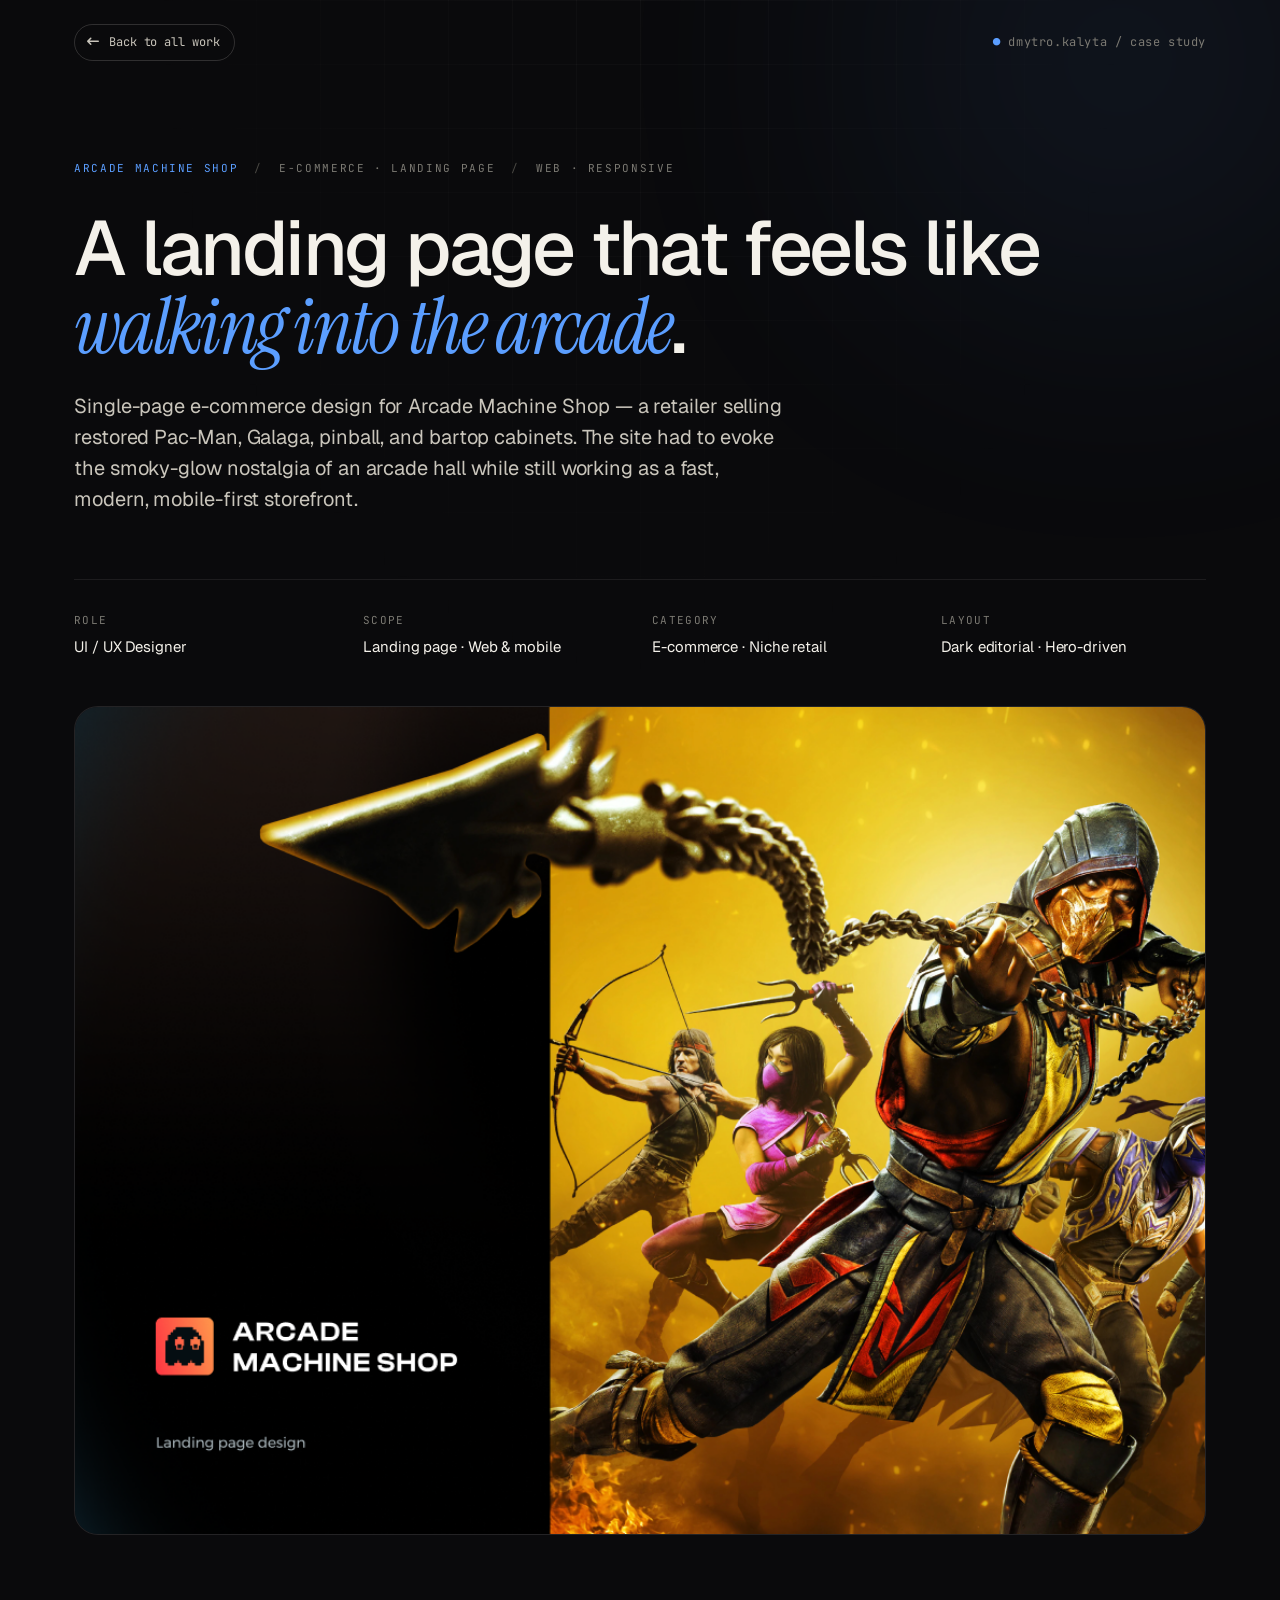
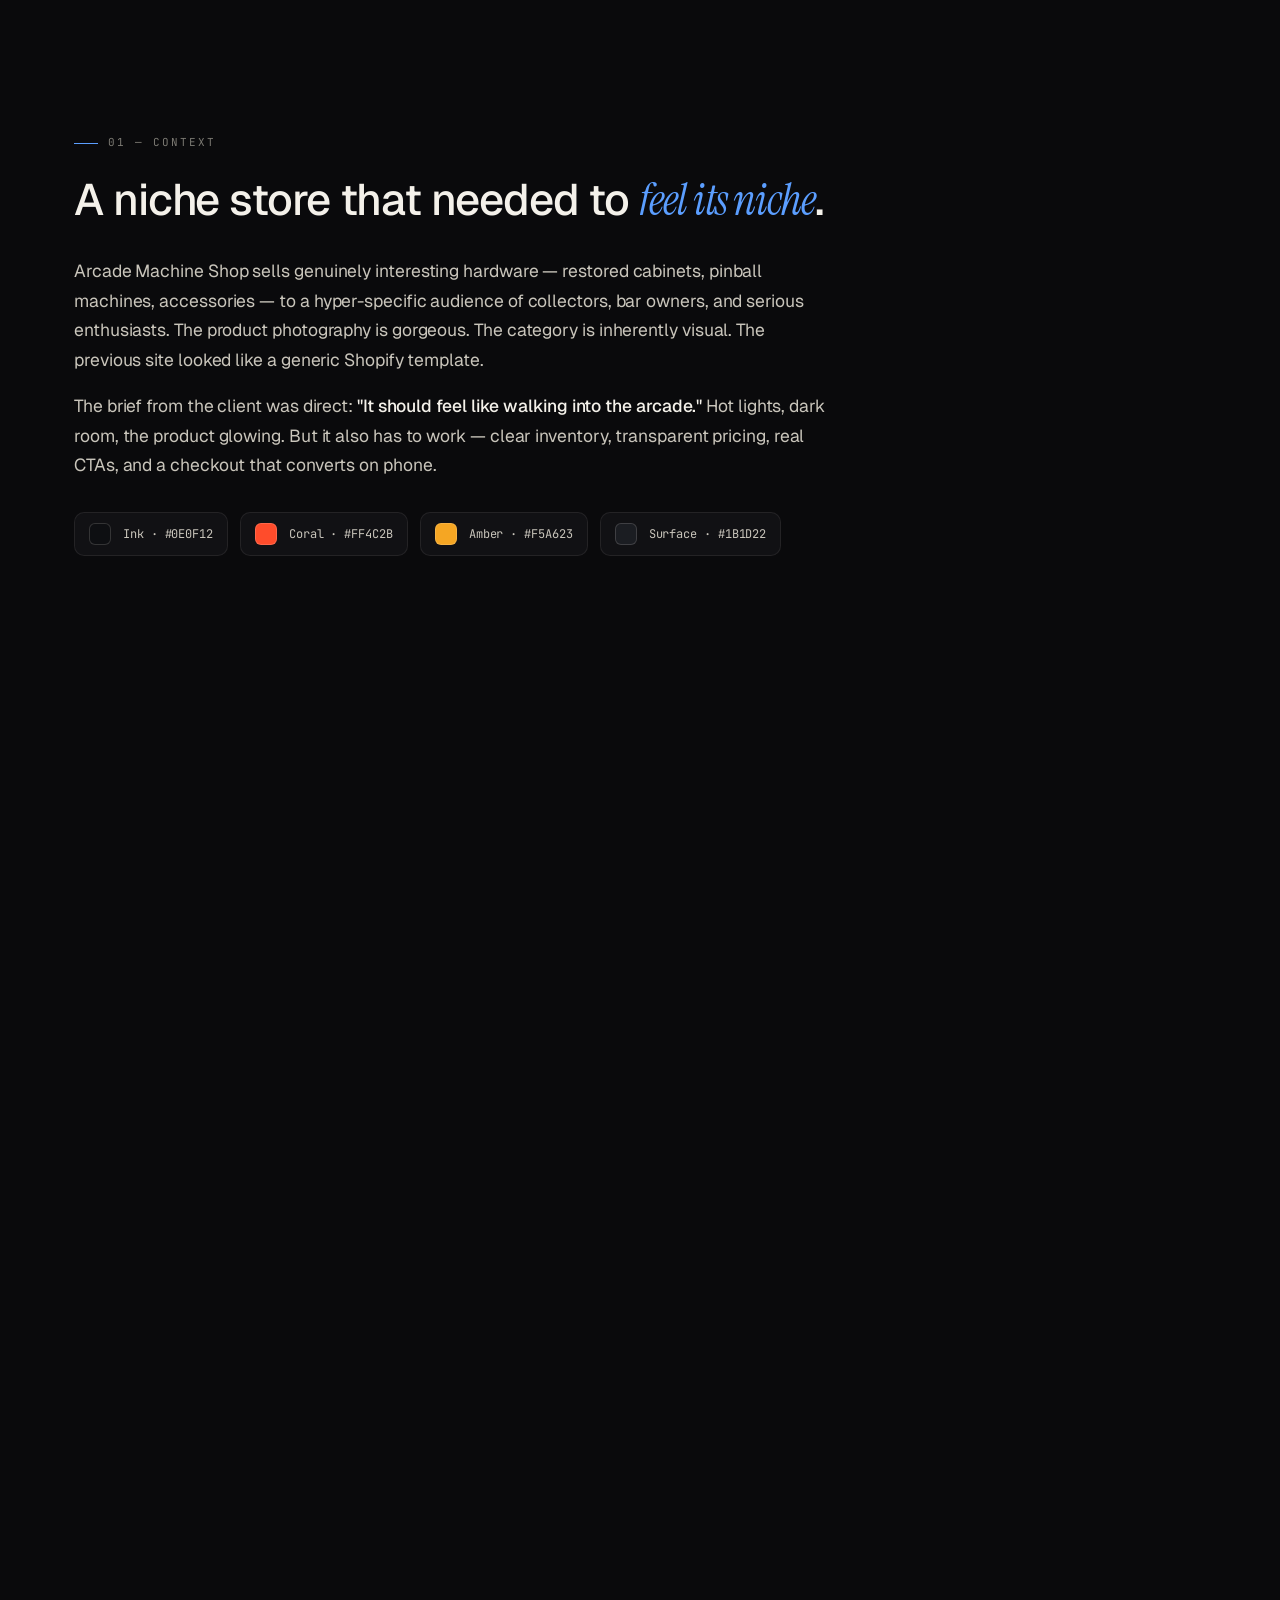
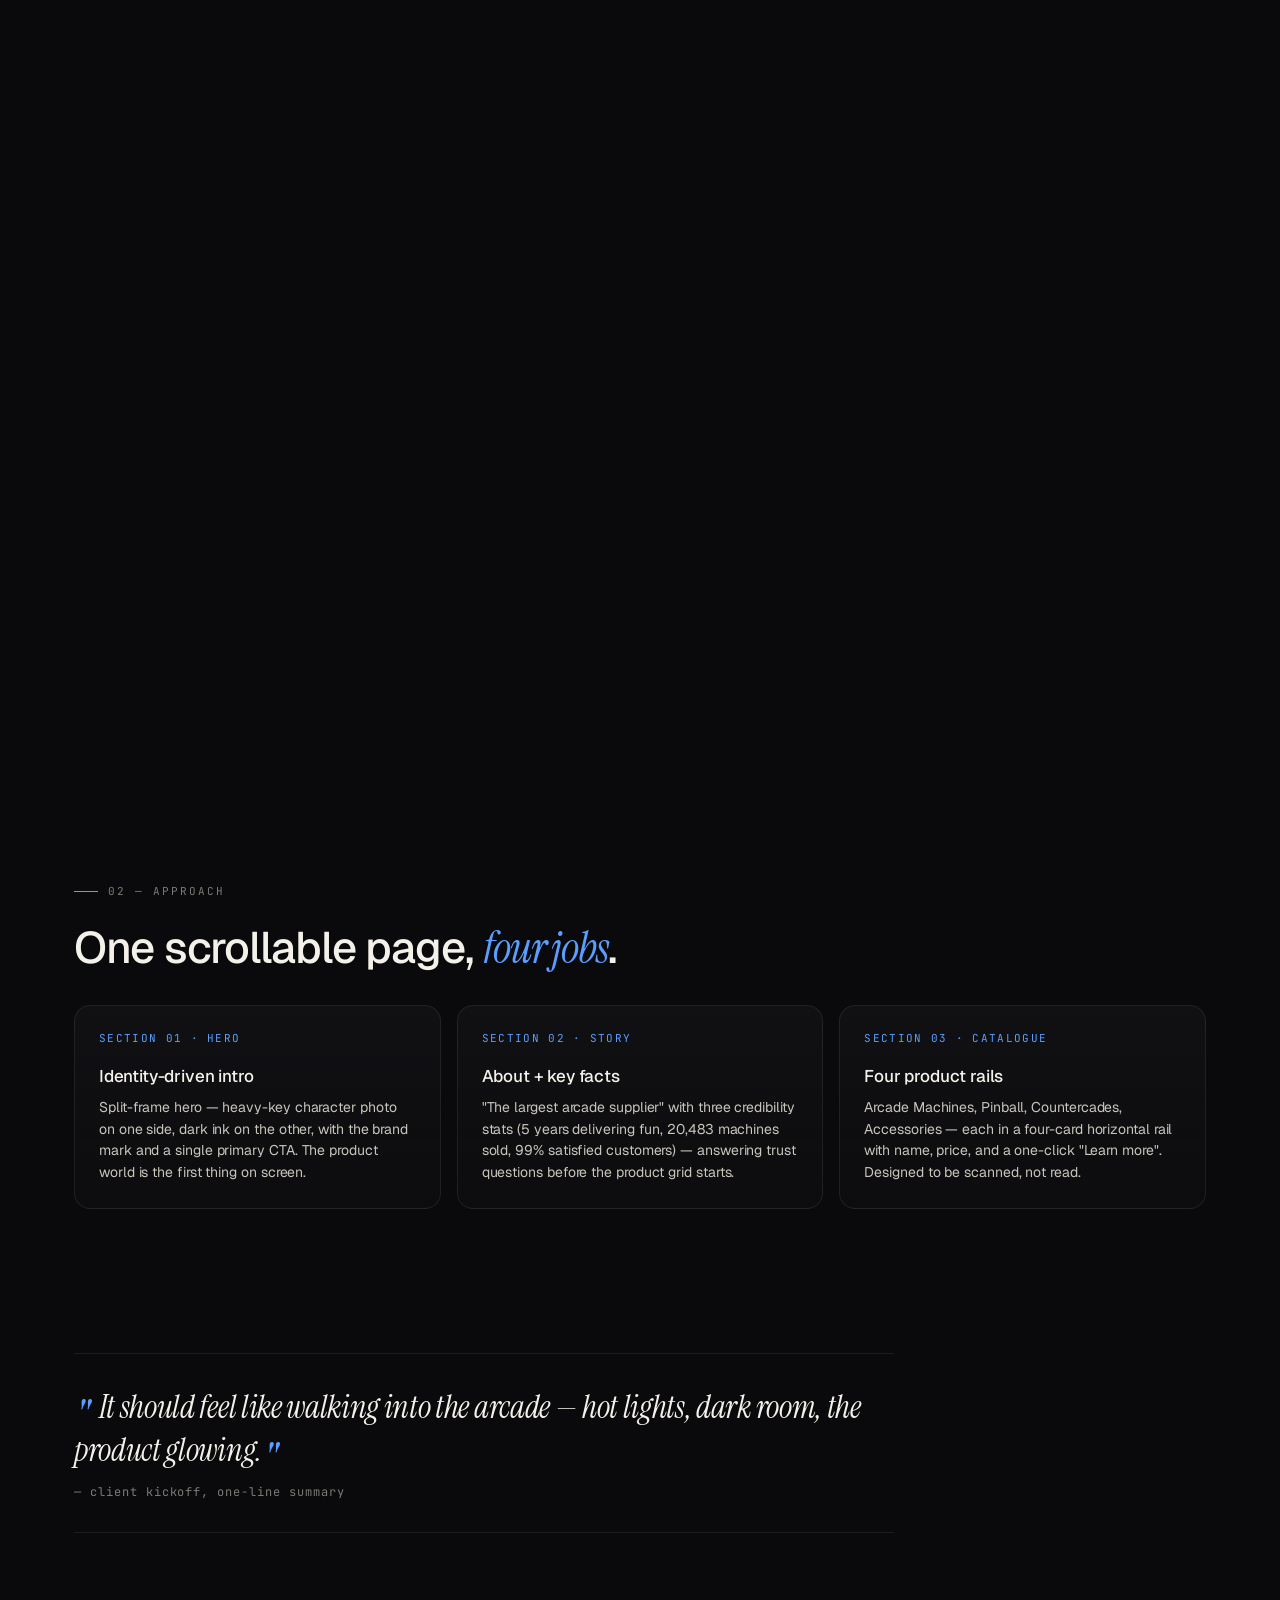
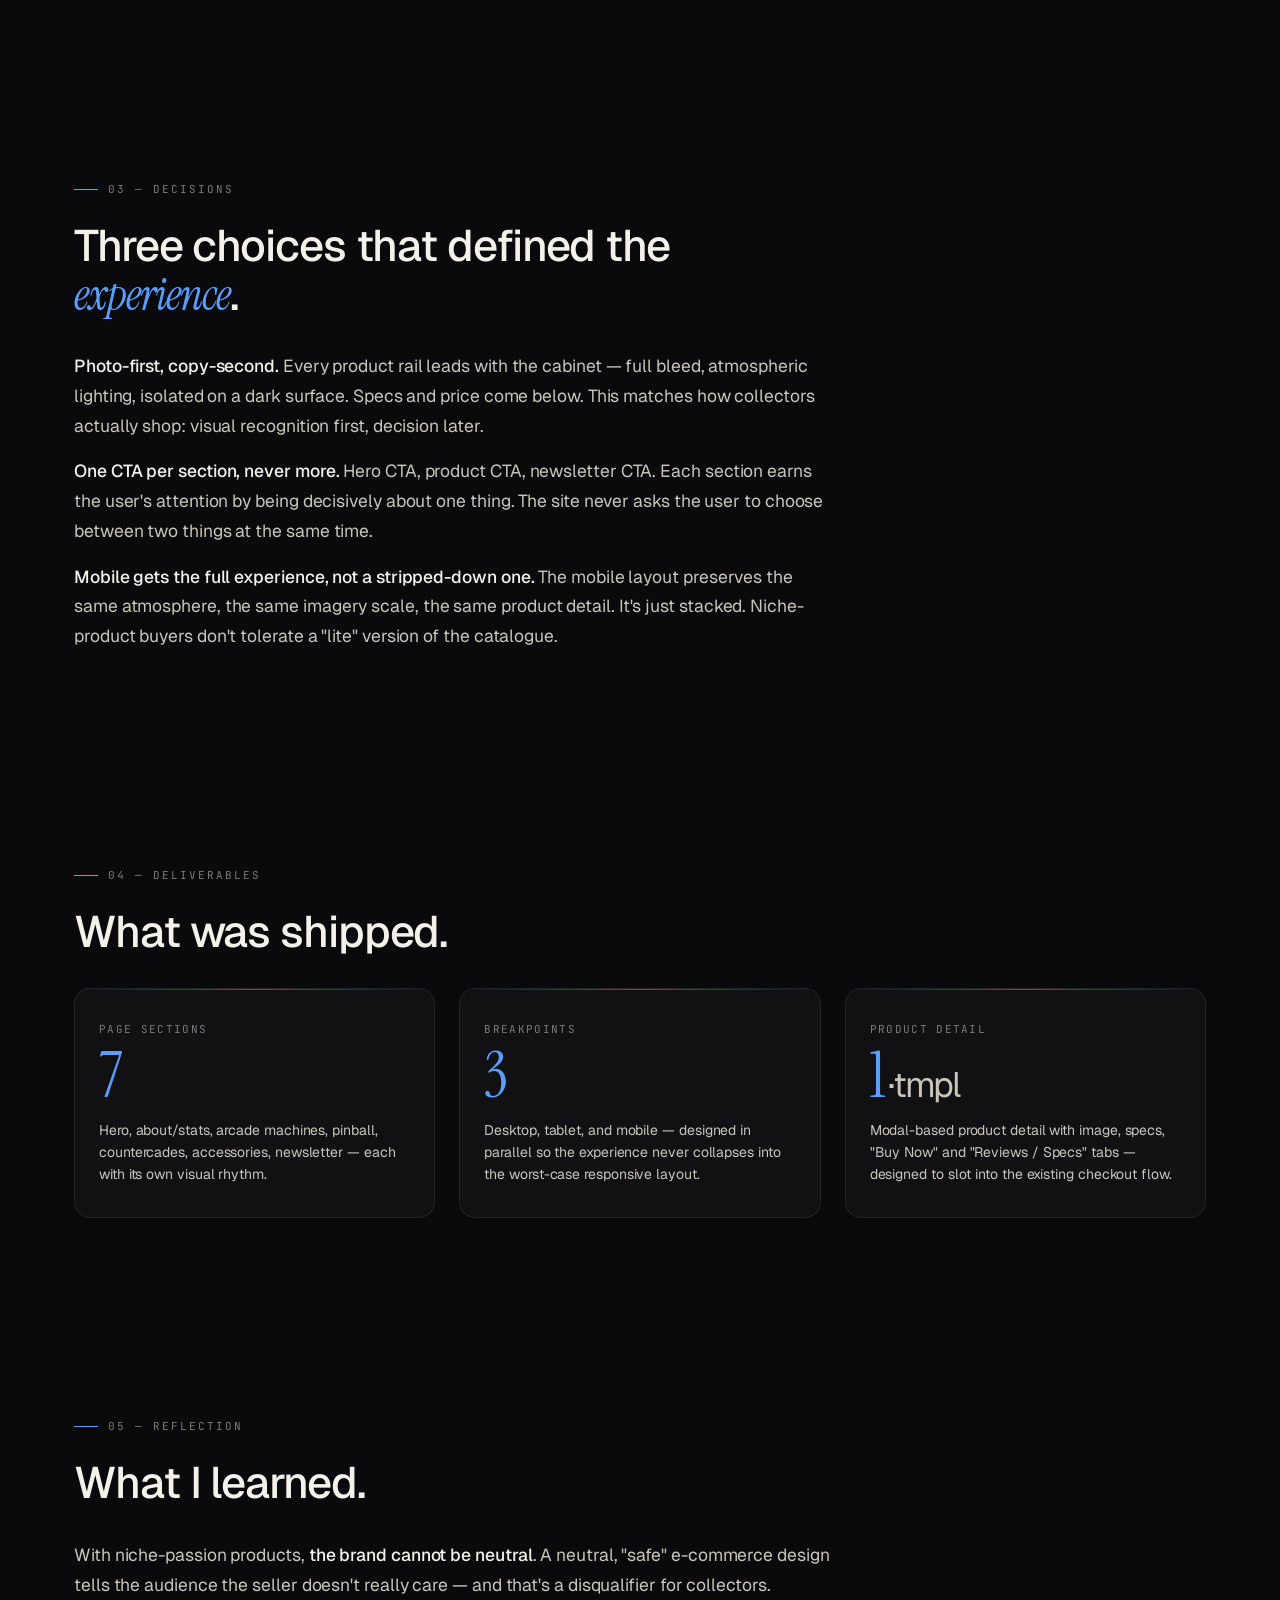
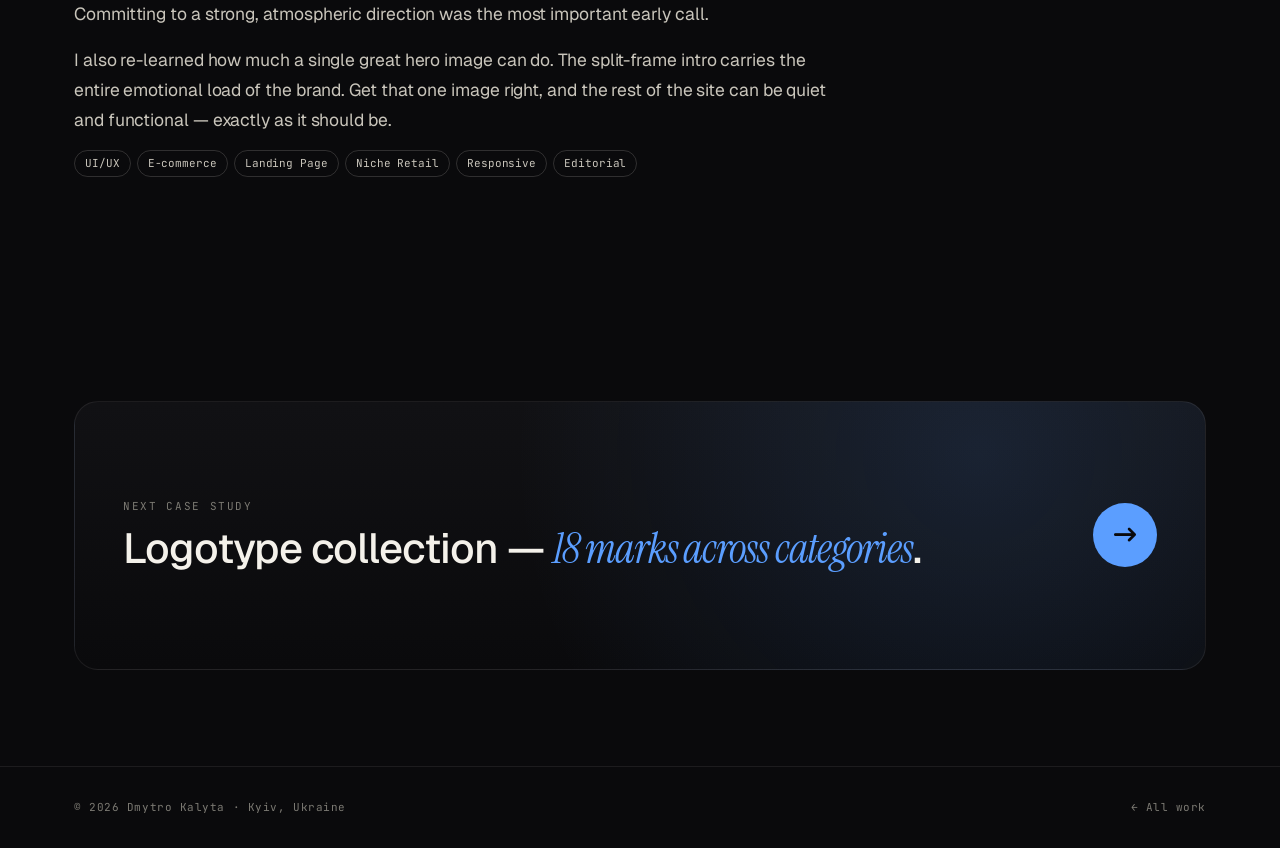
==== projects/arcade.html @ b81eedb7 "Add files via upload" ====
<!DOCTYPE html>
<html lang="en">
<head>
<meta charset="UTF-8" />
<meta name="viewport" content="width=device-width, initial-scale=1.0" />
<title>Arcade Machine Shop — Landing Page · Case Study · Dmytro Kalyta</title>

<link rel="preconnect" href="https://fonts.googleapis.com">
<link rel="preconnect" href="https://fonts.gstatic.com" crossorigin>
<link href="https://fonts.googleapis.com/css2?family=Geist:wght@300;400;500;600;700&family=Instrument+Serif:ital@0;1&family=JetBrains+Mono:wght@400;500&display=swap" rel="stylesheet">
<link rel="stylesheet" href="https://cdnjs.cloudflare.com/ajax/libs/font-awesome/6.5.1/css/all.min.css" integrity="sha512-DTOQO9RWCH3ppGqcWaEA1BIZOC6xxalwEsw9c2QQeAIftl+Vegovlnee1c9QX4TctnWMn13TZye+giMm8e2LwA==" crossorigin="anonymous" referrerpolicy="no-referrer" />
<link rel="stylesheet" href="case-study.css" />
</head>
<body>

<div class="bg-grid" aria-hidden="true"></div>
<div class="bg-orb" aria-hidden="true"></div>

<nav class="nav" id="nav">
  <div class="container nav-inner">
    <a href="../portfolio.html" class="back-link">
      <i class="fa-solid fa-arrow-left-long"></i> Back to all work
    </a>
    <span class="nav-brand"><span class="dot">●</span> dmytro.kalyta / case study</span>
  </div>
</nav>

<header class="case-hero">
  <div class="container">
    <div class="case-meta-top reveal visible">
      <span class="accent">Arcade Machine Shop</span>
      <span class="sep">/</span>
      <span>E-commerce · Landing Page</span>
      <span class="sep">/</span>
      <span>Web · Responsive</span>
    </div>
    <h1 class="case-title reveal visible delay-1">
      A landing page that feels like <em>walking into the arcade</em>.
    </h1>
    <p class="case-summary reveal visible delay-2">
      Single-page e-commerce design for Arcade Machine Shop — a retailer selling restored Pac-Man, Galaga, pinball, and bartop cabinets. The site had to evoke the smoky-glow nostalgia of an arcade hall while still working as a fast, modern, mobile-first storefront.
    </p>

    <div class="case-meta reveal visible delay-3">
      <div class="meta-cell">
        <div class="label">Role</div>
        <div class="val">UI / UX Designer</div>
      </div>
      <div class="meta-cell">
        <div class="label">Scope</div>
        <div class="val">Landing page · Web &amp; mobile</div>
      </div>
      <div class="meta-cell">
        <div class="label">Category</div>
        <div class="val">E-commerce · Niche retail</div>
      </div>
      <div class="meta-cell">
        <div class="label">Layout</div>
        <div class="val">Dark editorial · Hero-driven</div>
      </div>
    </div>

    <div class="case-showcase reveal visible delay-3" style="margin-top: var(--space-7); margin-bottom: 0;">
      <img src="../assets/arcade-thumb.png" alt="Arcade Machine Shop landing — intro hero with Mortal Kombat character" loading="lazy" />
    </div>
  </div>
</header>

<!-- ───── Context ───── -->
<section class="section">
  <div class="container">
    <div class="reveal"><span class="section-num">01 — Context</span></div>
    <h2 class="reveal delay-1">A niche store that needed to <em>feel its niche</em>.</h2>
    <div class="prose reveal delay-2">
      <p>
        Arcade Machine Shop sells genuinely interesting hardware — restored cabinets, pinball machines, accessories — to a hyper-specific audience of collectors, bar owners, and serious enthusiasts. The product photography is gorgeous. The category is inherently visual. The previous site looked like a generic Shopify template.
      </p>
      <p>
        The brief from the client was direct: <strong>"It should feel like walking into the arcade."</strong> Hot lights, dark room, the product glowing. But it also has to work — clear inventory, transparent pricing, real CTAs, and a checkout that converts on phone.
      </p>
    </div>

    <div class="swatches reveal delay-2">
      <div class="swatch"><span class="chip" style="background: #0E0F12;"></span> Ink · #0E0F12</div>
      <div class="swatch"><span class="chip" style="background: #FF4C2B;"></span> Coral · #FF4C2B</div>
      <div class="swatch"><span class="chip" style="background: #F5A623;"></span> Amber · #F5A623</div>
      <div class="swatch"><span class="chip" style="background: #1B1D22;"></span> Surface · #1B1D22</div>
    </div>
  </div>
</section>

<!-- ───── Full layout ───── -->
<section class="section" style="padding-top: 0;">
  <div class="container">
    <div class="case-showcase reveal">
      <img src="../assets/arcade-case.png" alt="Arcade Machine Shop landing — full responsive layout including desktop and mobile" loading="lazy" />
    </div>
  </div>
</section>

<!-- ───── Process ───── -->
<section class="section">
  <div class="container">
    <div class="reveal"><span class="section-num">02 — Approach</span></div>
    <h2 class="reveal delay-1">One scrollable page, <em>four jobs</em>.</h2>

    <div class="phases reveal delay-2">
      <div class="phase">
        <div class="phase-num">SECTION 01 · HERO</div>
        <h3>Identity-driven intro</h3>
        <p>Split-frame hero — heavy-key character photo on one side, dark ink on the other, with the brand mark and a single primary CTA. The product world is the first thing on screen.</p>
      </div>
      <div class="phase">
        <div class="phase-num">SECTION 02 · STORY</div>
        <h3>About + key facts</h3>
        <p>"The largest arcade supplier" with three credibility stats (5 years delivering fun, 20,483 machines sold, 99% satisfied customers) — answering trust questions before the product grid starts.</p>
      </div>
      <div class="phase">
        <div class="phase-num">SECTION 03 · CATALOGUE</div>
        <h3>Four product rails</h3>
        <p>Arcade Machines, Pinball, Countercades, Accessories — each in a four-card horizontal rail with name, price, and a one-click "Learn more". Designed to be scanned, not read.</p>
      </div>
    </div>
  </div>
</section>

<!-- ───── Pullquote ───── -->
<section class="section" style="padding-top: 0;">
  <div class="container">
    <div class="pullquote reveal">
      <span class="marker">"</span>It should feel like walking into the arcade — hot lights, dark room, the product glowing.<span class="marker">"</span>
      <div style="font-family: var(--font-mono); font-style: normal; font-size: 12px; color: var(--muted); margin-top: var(--space-3); letter-spacing: 0.08em;">
        — client kickoff, one-line summary
      </div>
    </div>
  </div>
</section>

<!-- ───── Decisions ───── -->
<section class="section">
  <div class="container">
    <div class="reveal"><span class="section-num">03 — Decisions</span></div>
    <h2 class="reveal delay-1">Three choices that defined the <em>experience</em>.</h2>
    <div class="prose reveal delay-2">
      <p>
        <strong>Photo-first, copy-second.</strong> Every product rail leads with the cabinet — full bleed, atmospheric lighting, isolated on a dark surface. Specs and price come below. This matches how collectors actually shop: visual recognition first, decision later.
      </p>
      <p>
        <strong>One CTA per section, never more.</strong> Hero CTA, product CTA, newsletter CTA. Each section earns the user's attention by being decisively about one thing. The site never asks the user to choose between two things at the same time.
      </p>
      <p>
        <strong>Mobile gets the full experience, not a stripped-down one.</strong> The mobile layout preserves the same atmosphere, the same imagery scale, the same product detail. It's just stacked. Niche-product buyers don't tolerate a "lite" version of the catalogue.
      </p>
    </div>
  </div>
</section>

<!-- ───── Deliverables ───── -->
<section class="section">
  <div class="container">
    <div class="reveal"><span class="section-num">04 — Deliverables</span></div>
    <h2 class="reveal delay-1">What was shipped.</h2>

    <div class="outcomes reveal delay-2">
      <div class="stat">
        <div class="label">Page sections</div>
        <div class="stat-num">7<span class="suffix"></span></div>
        <p>Hero, about/stats, arcade machines, pinball, countercades, accessories, newsletter — each with its own visual rhythm.</p>
      </div>
      <div class="stat">
        <div class="label">Breakpoints</div>
        <div class="stat-num">3<span class="suffix"></span></div>
        <p>Desktop, tablet, and mobile — designed in parallel so the experience never collapses into the worst-case responsive layout.</p>
      </div>
      <div class="stat">
        <div class="label">Product detail</div>
        <div class="stat-num">1<span class="suffix">·tmpl</span></div>
        <p>Modal-based product detail with image, specs, "Buy Now" and "Reviews / Specs" tabs — designed to slot into the existing checkout flow.</p>
      </div>
    </div>
  </div>
</section>

<!-- ───── Reflection ───── -->
<section class="section">
  <div class="container">
    <div class="reveal"><span class="section-num">05 — Reflection</span></div>
    <h2 class="reveal delay-1">What I learned.</h2>
    <div class="prose reveal delay-2">
      <p>
        With niche-passion products, <strong>the brand cannot be neutral</strong>. A neutral, "safe" e-commerce design tells the audience the seller doesn't really care — and that's a disqualifier for collectors. Committing to a strong, atmospheric direction was the most important early call.
      </p>
      <p>
        I also re-learned how much a single great hero image can do. The split-frame intro carries the entire emotional load of the brand. Get that one image right, and the rest of the site can be quiet and functional — exactly as it should be.
      </p>
    </div>

    <div class="tags reveal delay-2">
      <span class="tag">UI/UX</span>
      <span class="tag">E-commerce</span>
      <span class="tag">Landing Page</span>
      <span class="tag">Niche Retail</span>
      <span class="tag">Responsive</span>
      <span class="tag">Editorial</span>
    </div>
  </div>
</section>

<section>
  <div class="container">
    <a href="logos.html" class="next-cta reveal">
      <div>
        <div class="label">Next case study</div>
        <h3>Logotype collection — <em>18 marks across categories</em>.</h3>
      </div>
      <span class="arrow"><i class="fa-solid fa-arrow-right-long"></i></span>
    </a>
  </div>
</section>

<footer>
  <div class="container footer-inner">
    <span>© 2026 Dmytro Kalyta · Kyiv, Ukraine</span>
    <span><a href="../portfolio.html">← All work</a></span>
  </div>
</footer>

<script>
  const nav = document.getElementById('nav');
  const onScroll = () => {
    if (window.scrollY > 24) nav.classList.add('scrolled');
    else nav.classList.remove('scrolled');
  };
  window.addEventListener('scroll', onScroll, { passive: true });
  onScroll();

  const io = new IntersectionObserver((entries) => {
    entries.forEach(e => {
      if (e.isIntersecting) {
        e.target.classList.add('visible');
        io.unobserve(e.target);
      }
    });
  }, { threshold: 0.12, rootMargin: '0px 0px -40px 0px' });
  document.querySelectorAll('.reveal').forEach(el => io.observe(el));
</script>

</body>
</html>
---- projects/case-study.css ----
/* Shared styles for case study pages */
:root {
  --bg: #0a0a0c;
  --bg-2: #111114;
  --bg-3: #16161a;
  --fg: #f4f1ea;
  --fg-2: #c9c5bb;
  --muted: #7c7a73;
  --muted-2: #4a4944;
  --line: rgba(244, 241, 234, 0.08);
  --line-strong: rgba(244, 241, 234, 0.16);
  --accent: #5b9eff;
  --accent-soft: #5b9eff22;
  --accent-glow: #5b9eff55;
  --font-sans: 'Geist', ui-sans-serif, system-ui, sans-serif;
  --font-serif: 'Instrument Serif', Georgia, serif;
  --font-mono: 'JetBrains Mono', ui-monospace, monospace;
  --space-3: 12px; --space-4: 16px; --space-5: 24px; --space-6: 32px;
  --space-7: 48px; --space-8: 64px; --space-9: 96px; --space-10: 128px;
  --r-md: 10px; --r-lg: 16px; --r-xl: 24px;
  --max-w: 1180px;
  --read-w: 760px;
  --ease-out: cubic-bezier(0.16, 1, 0.3, 1);
}
* { box-sizing: border-box; margin: 0; padding: 0; }
html { scroll-behavior: smooth; -webkit-font-smoothing: antialiased; -moz-osx-font-smoothing: grayscale; }
body {
  font-family: var(--font-sans);
  background: var(--bg);
  color: var(--fg);
  font-size: 16px;
  line-height: 1.55;
  letter-spacing: -0.005em;
  overflow-x: hidden;
}
::selection { background: var(--accent); color: var(--bg); }
a { color: inherit; text-decoration: none; }
img { display: block; max-width: 100%; }

.bg-grid {
  position: fixed; inset: 0; pointer-events: none; z-index: 0;
  background-image:
    linear-gradient(to right, var(--line) 1px, transparent 1px),
    linear-gradient(to bottom, var(--line) 1px, transparent 1px);
  background-size: 64px 64px;
  mask-image: radial-gradient(ellipse at 50% 0%, black 0%, transparent 60%);
  opacity: 0.4;
}
.bg-orb {
  position: fixed; inset: 0; pointer-events: none; z-index: 0; overflow: hidden;
}
.bg-orb::before {
  content: ''; position: absolute;
  width: 720px; height: 720px;
  border-radius: 50%;
  background: radial-gradient(circle, var(--accent) 0%, transparent 60%);
  filter: blur(140px); opacity: 0.18;
  top: -300px; right: -200px;
}

.nav {
  position: fixed; top: 0; left: 0; right: 0; z-index: 100;
  padding: var(--space-5) 0;
  transition: padding 0.4s var(--ease-out), background 0.4s var(--ease-out), backdrop-filter 0.4s var(--ease-out), border-color 0.4s var(--ease-out);
  border-bottom: 1px solid transparent;
}
.nav.scrolled {
  padding: var(--space-3) 0;
  background: rgba(10, 10, 12, 0.72);
  backdrop-filter: blur(16px) saturate(180%);
  -webkit-backdrop-filter: blur(16px) saturate(180%);
  border-bottom: 1px solid var(--line);
}
.container {
  max-width: var(--max-w);
  margin: 0 auto;
  padding: 0 var(--space-5);
  position: relative;
  z-index: 1;
}
.nav-inner {
  display: flex; align-items: center; justify-content: space-between;
  gap: var(--space-5);
}
.back-link {
  display: inline-flex; align-items: center; gap: 10px;
  font-family: var(--font-mono);
  font-size: 12px;
  color: var(--fg-2);
  padding: 8px 14px 8px 12px;
  border: 1px solid var(--line-strong);
  border-radius: 999px;
  transition: all 0.25s var(--ease-out);
}
.back-link:hover {
  border-color: var(--accent);
  color: var(--accent);
  transform: translateX(-2px);
}
.nav-brand {
  font-family: var(--font-mono);
  font-size: 12px;
  color: var(--muted);
  letter-spacing: 0.05em;
}
.nav-brand .dot { color: var(--accent); }

.case-hero {
  padding: 160px 0 var(--space-9);
  position: relative;
}
.case-meta-top {
  display: flex; align-items: center; gap: var(--space-4);
  font-family: var(--font-mono); font-size: 11px;
  color: var(--muted); letter-spacing: 0.15em;
  text-transform: uppercase;
  margin-bottom: var(--space-6);
  flex-wrap: wrap;
}
.case-meta-top .accent { color: var(--accent); }
.case-meta-top .sep { color: var(--muted-2); }
.case-title {
  font-size: clamp(40px, 6vw, 80px);
  line-height: 1.02;
  font-weight: 500;
  letter-spacing: -0.035em;
  margin-bottom: var(--space-5);
  max-width: 980px;
}
.case-title em {
  font-family: var(--font-serif);
  font-style: italic;
  color: var(--accent);
  font-weight: 400;
}
.case-summary {
  font-size: 20px;
  color: var(--fg-2);
  max-width: 720px;
  line-height: 1.55;
  text-wrap: pretty;
  margin-bottom: var(--space-8);
}

.case-meta {
  display: grid; grid-template-columns: repeat(4, 1fr);
  gap: var(--space-5);
  padding-top: var(--space-6);
  border-top: 1px solid var(--line);
}
.meta-cell .label {
  font-family: var(--font-mono); font-size: 11px;
  color: var(--muted); letter-spacing: 0.12em;
  text-transform: uppercase; margin-bottom: 6px;
}
.meta-cell .val { color: var(--fg); font-size: 15px; }

/* Big behance image */
.case-showcase {
  margin: var(--space-7) 0 var(--space-10);
  border-radius: var(--r-xl);
  overflow: hidden;
  border: 1px solid var(--line);
  background: var(--bg-2);
}
.case-showcase img { width: 100%; height: auto; display: block; }

.section { padding: var(--space-9) 0; position: relative; z-index: 1; }
.section-num {
  display: inline-flex; align-items: center; gap: 10px;
  font-family: var(--font-mono); font-size: 11px;
  color: var(--muted); text-transform: uppercase;
  letter-spacing: 0.18em;
  margin-bottom: var(--space-5);
}
.section-num::before { content: ''; width: 24px; height: 1px; background: var(--accent); }
.section h2 {
  font-size: clamp(28px, 3.5vw, 44px);
  line-height: 1.1;
  font-weight: 500;
  letter-spacing: -0.025em;
  margin-bottom: var(--space-6);
  max-width: 760px;
}
.section h2 em {
  font-family: var(--font-serif); font-style: italic; color: var(--accent); font-weight: 400;
}
.prose { max-width: var(--read-w); }
.prose p {
  font-size: 17.5px;
  color: var(--fg-2);
  line-height: 1.7;
  margin-bottom: var(--space-4);
  text-wrap: pretty;
}
.prose p strong { color: var(--fg); font-weight: 500; }

.pullquote {
  margin: var(--space-7) 0;
  padding: var(--space-6) 0;
  border-top: 1px solid var(--line);
  border-bottom: 1px solid var(--line);
  font-family: var(--font-serif);
  font-style: italic;
  font-size: clamp(24px, 2.5vw, 32px);
  line-height: 1.35;
  color: var(--fg);
  max-width: 820px;
  letter-spacing: -0.01em;
}
.pullquote .marker {
  color: var(--accent);
  font-size: 1.4em;
  line-height: 0;
  vertical-align: -0.3em;
  margin-right: 8px;
}

.phases {
  display: grid; grid-template-columns: repeat(3, 1fr);
  gap: var(--space-4);
  margin-top: var(--space-6);
}
.phase {
  padding: var(--space-5);
  border: 1px solid var(--line);
  border-radius: var(--r-lg);
  background: linear-gradient(180deg, var(--bg-2) 0%, rgba(17,17,20,0.4) 100%);
}
.phase-num {
  font-family: var(--font-mono); font-size: 11px;
  color: var(--accent); letter-spacing: 0.12em;
  margin-bottom: var(--space-4);
}
.phase h3 {
  font-size: 17px; font-weight: 500;
  letter-spacing: -0.01em;
  margin-bottom: 8px;
}
.phase p { color: var(--fg-2); font-size: 14px; line-height: 1.55; }

.outcomes {
  display: grid; grid-template-columns: repeat(3, 1fr);
  gap: var(--space-5);
  margin-top: var(--space-6);
}
.stat {
  padding: var(--space-6) var(--space-5);
  border: 1px solid var(--line);
  border-radius: var(--r-lg);
  background: var(--bg-2);
  position: relative; overflow: hidden;
}
.stat::before {
  content: ''; position: absolute; top: 0; left: 0; right: 0; height: 1px;
  background: linear-gradient(90deg, transparent, var(--accent), transparent);
  opacity: 0.5;
}
.stat-num {
  font-family: var(--font-serif);
  font-size: clamp(48px, 5vw, 64px);
  line-height: 1;
  color: var(--accent);
  letter-spacing: -0.03em;
  margin-bottom: var(--space-3);
}
.stat-num .suffix { font-size: 0.55em; color: var(--fg-2); margin-left: 4px; font-family: var(--font-sans); font-style: normal; }
.stat .label {
  font-family: var(--font-mono); font-size: 11px;
  color: var(--muted); text-transform: uppercase;
  letter-spacing: 0.12em; margin-bottom: 6px;
}
.stat p { color: var(--fg-2); font-size: 14px; line-height: 1.55; }

.tags { display: flex; flex-wrap: wrap; gap: 6px; margin-top: var(--space-4); }
.tag {
  font-family: var(--font-mono); font-size: 11px;
  padding: 4px 10px;
  border: 1px solid var(--line-strong);
  border-radius: 999px;
  color: var(--fg-2);
}

/* Swatch row */
.swatches {
  display: flex; flex-wrap: wrap; gap: var(--space-3);
  margin-top: var(--space-6);
}
.swatch {
  display: flex; align-items: center; gap: var(--space-3);
  padding: 10px 14px;
  border: 1px solid var(--line);
  border-radius: var(--r-md);
  background: var(--bg-2);
  font-family: var(--font-mono);
  font-size: 12px;
  color: var(--fg-2);
}
.swatch .chip {
  width: 22px; height: 22px;
  border-radius: 6px;
  border: 1px solid var(--line-strong);
}

.next-cta {
  margin: var(--space-10) 0 var(--space-9);
  padding: var(--space-9) var(--space-7);
  border: 1px solid var(--line);
  border-radius: var(--r-xl);
  background:
    radial-gradient(circle at 80% 20%, var(--accent-soft) 0%, transparent 50%),
    linear-gradient(180deg, var(--bg-2), var(--bg));
  display: flex; align-items: center; justify-content: space-between;
  gap: var(--space-6);
  flex-wrap: wrap;
}
.next-cta .label {
  font-family: var(--font-mono); font-size: 11px;
  color: var(--muted); text-transform: uppercase;
  letter-spacing: 0.15em; margin-bottom: 10px;
}
.next-cta h3 {
  font-size: clamp(28px, 3.5vw, 42px);
  font-weight: 500; letter-spacing: -0.025em;
  line-height: 1.1;
}
.next-cta h3 em {
  font-family: var(--font-serif); font-style: italic;
  color: var(--accent); font-weight: 400;
}
.next-cta .arrow {
  width: 64px; height: 64px;
  border-radius: 50%;
  background: var(--accent); color: var(--bg);
  display: flex; align-items: center; justify-content: center;
  font-size: 22px;
  transition: transform 0.3s var(--ease-out);
  flex-shrink: 0;
}
.next-cta:hover .arrow { transform: translateX(8px) rotate(-12deg); }

footer {
  border-top: 1px solid var(--line);
  padding: var(--space-6) 0;
  position: relative; z-index: 1;
}
.footer-inner {
  display: flex; justify-content: space-between; align-items: center;
  font-family: var(--font-mono); font-size: 11px;
  color: var(--muted); letter-spacing: 0.05em;
}
.footer-inner a:hover { color: var(--accent); }

.reveal { opacity: 0; transform: translateY(24px); transition: opacity 0.9s var(--ease-out), transform 0.9s var(--ease-out); }
.reveal.visible { opacity: 1; transform: translateY(0); }
.reveal.delay-1 { transition-delay: 0.08s; }
.reveal.delay-2 { transition-delay: 0.16s; }
.reveal.delay-3 { transition-delay: 0.24s; }

@media (max-width: 900px) {
  .case-meta { grid-template-columns: 1fr 1fr; }
  .phases, .outcomes { grid-template-columns: 1fr; }
  .section { padding: var(--space-8) 0; }
  .next-cta { padding: var(--space-7) var(--space-5); }
}
@media (max-width: 500px) {
  .case-meta { grid-template-columns: 1fr; }
  .nav-brand { display: none; }
}
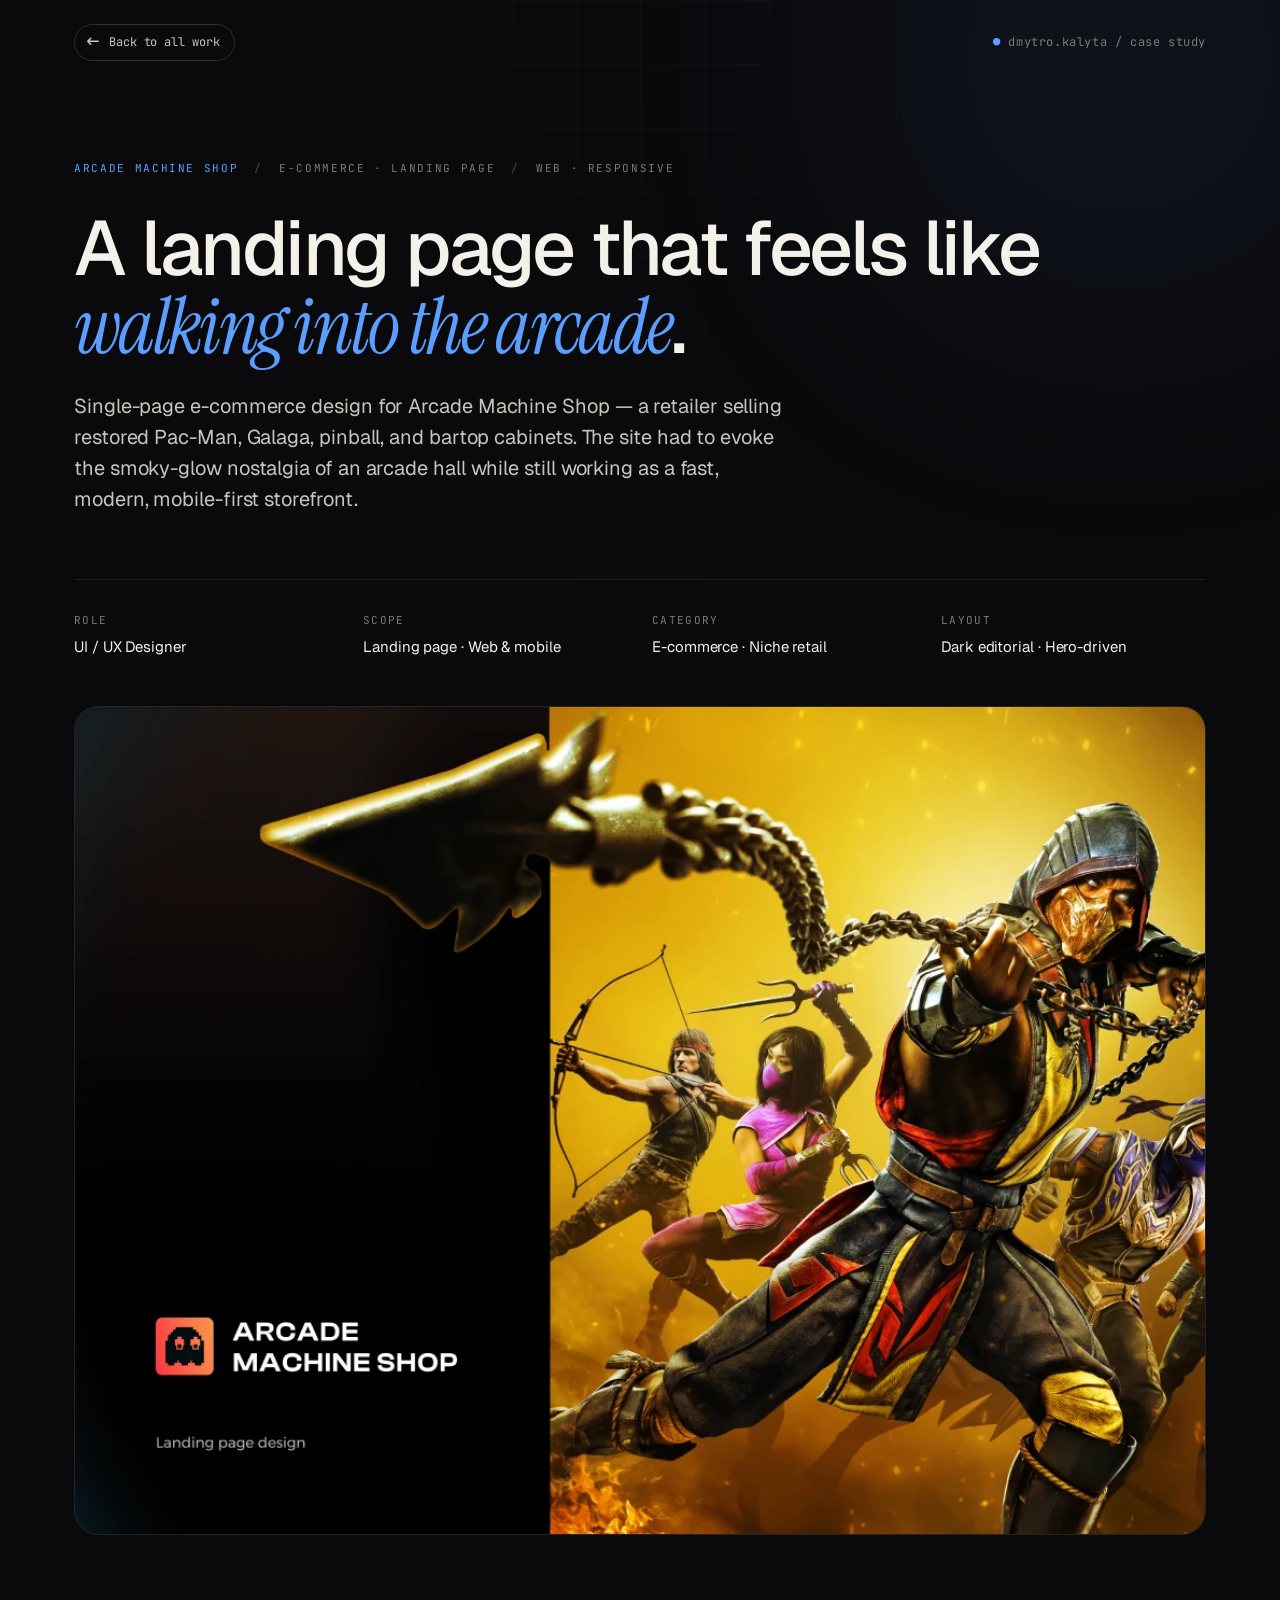
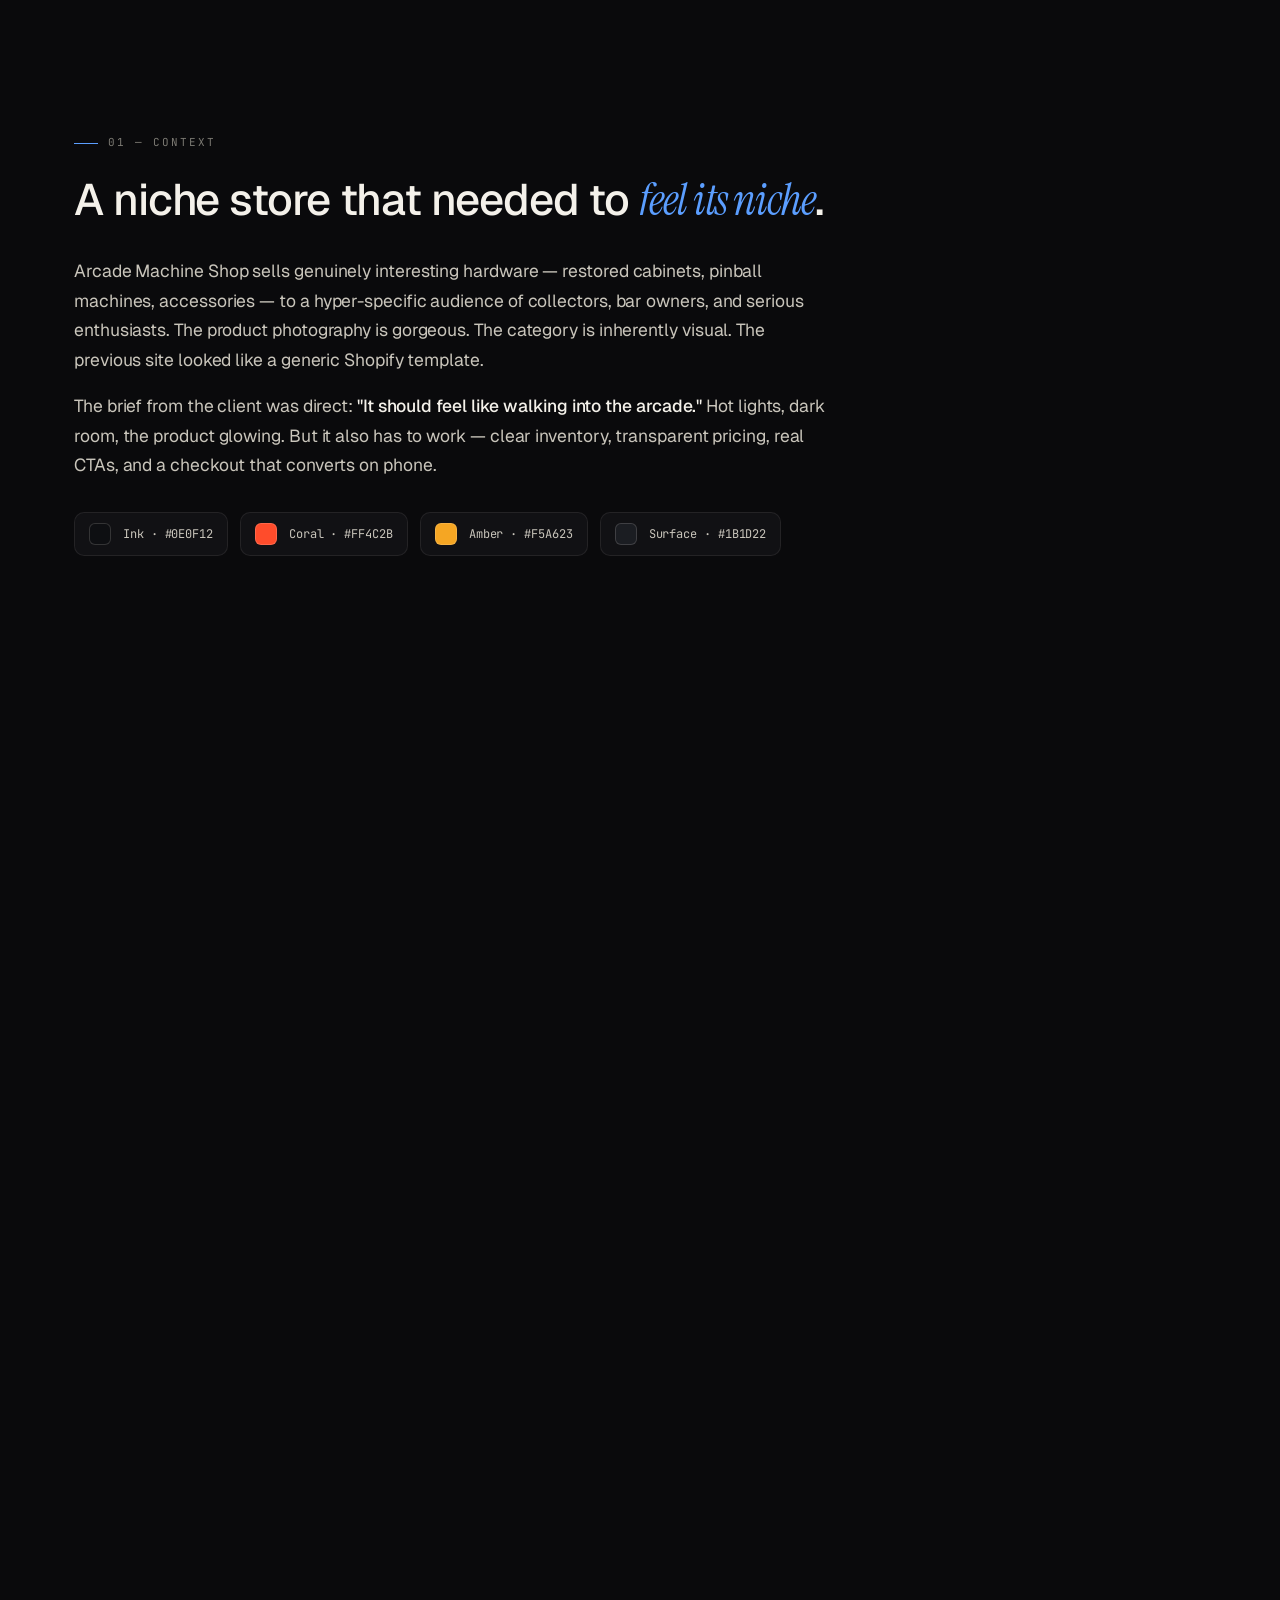
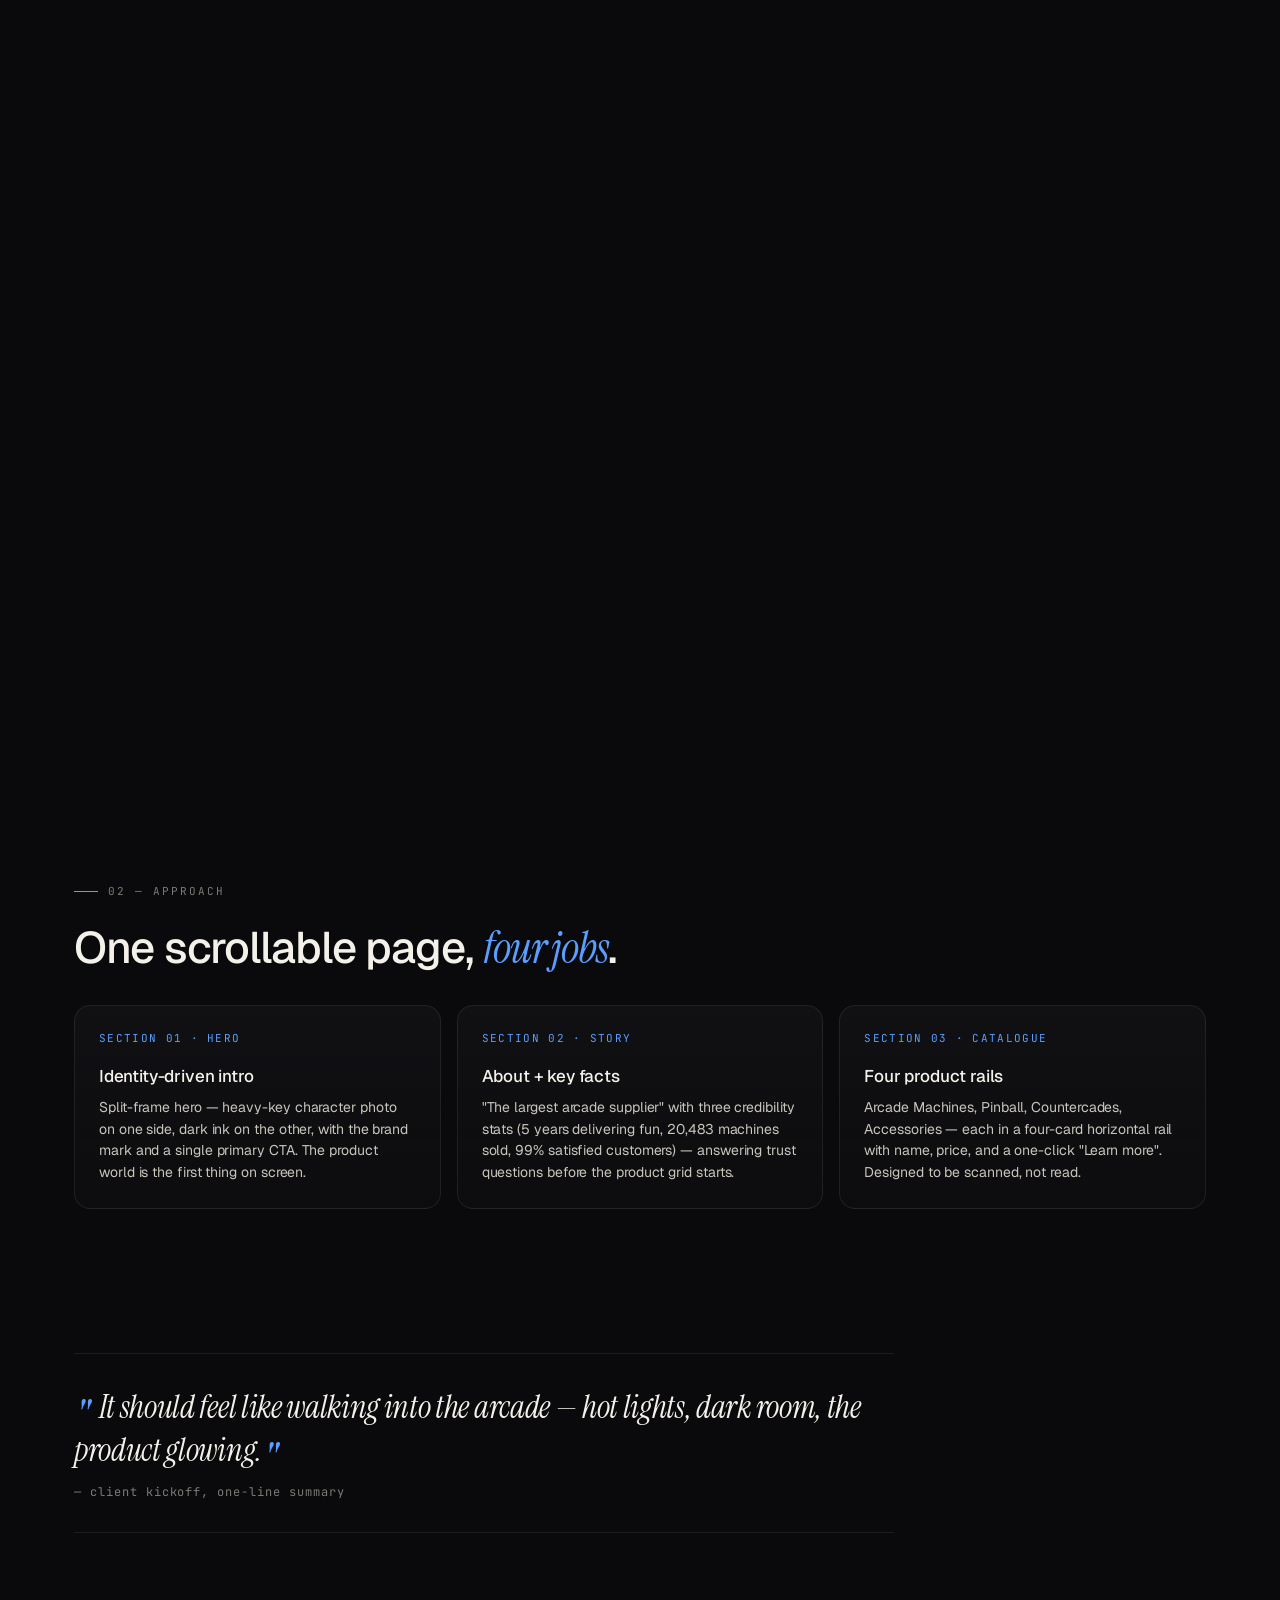
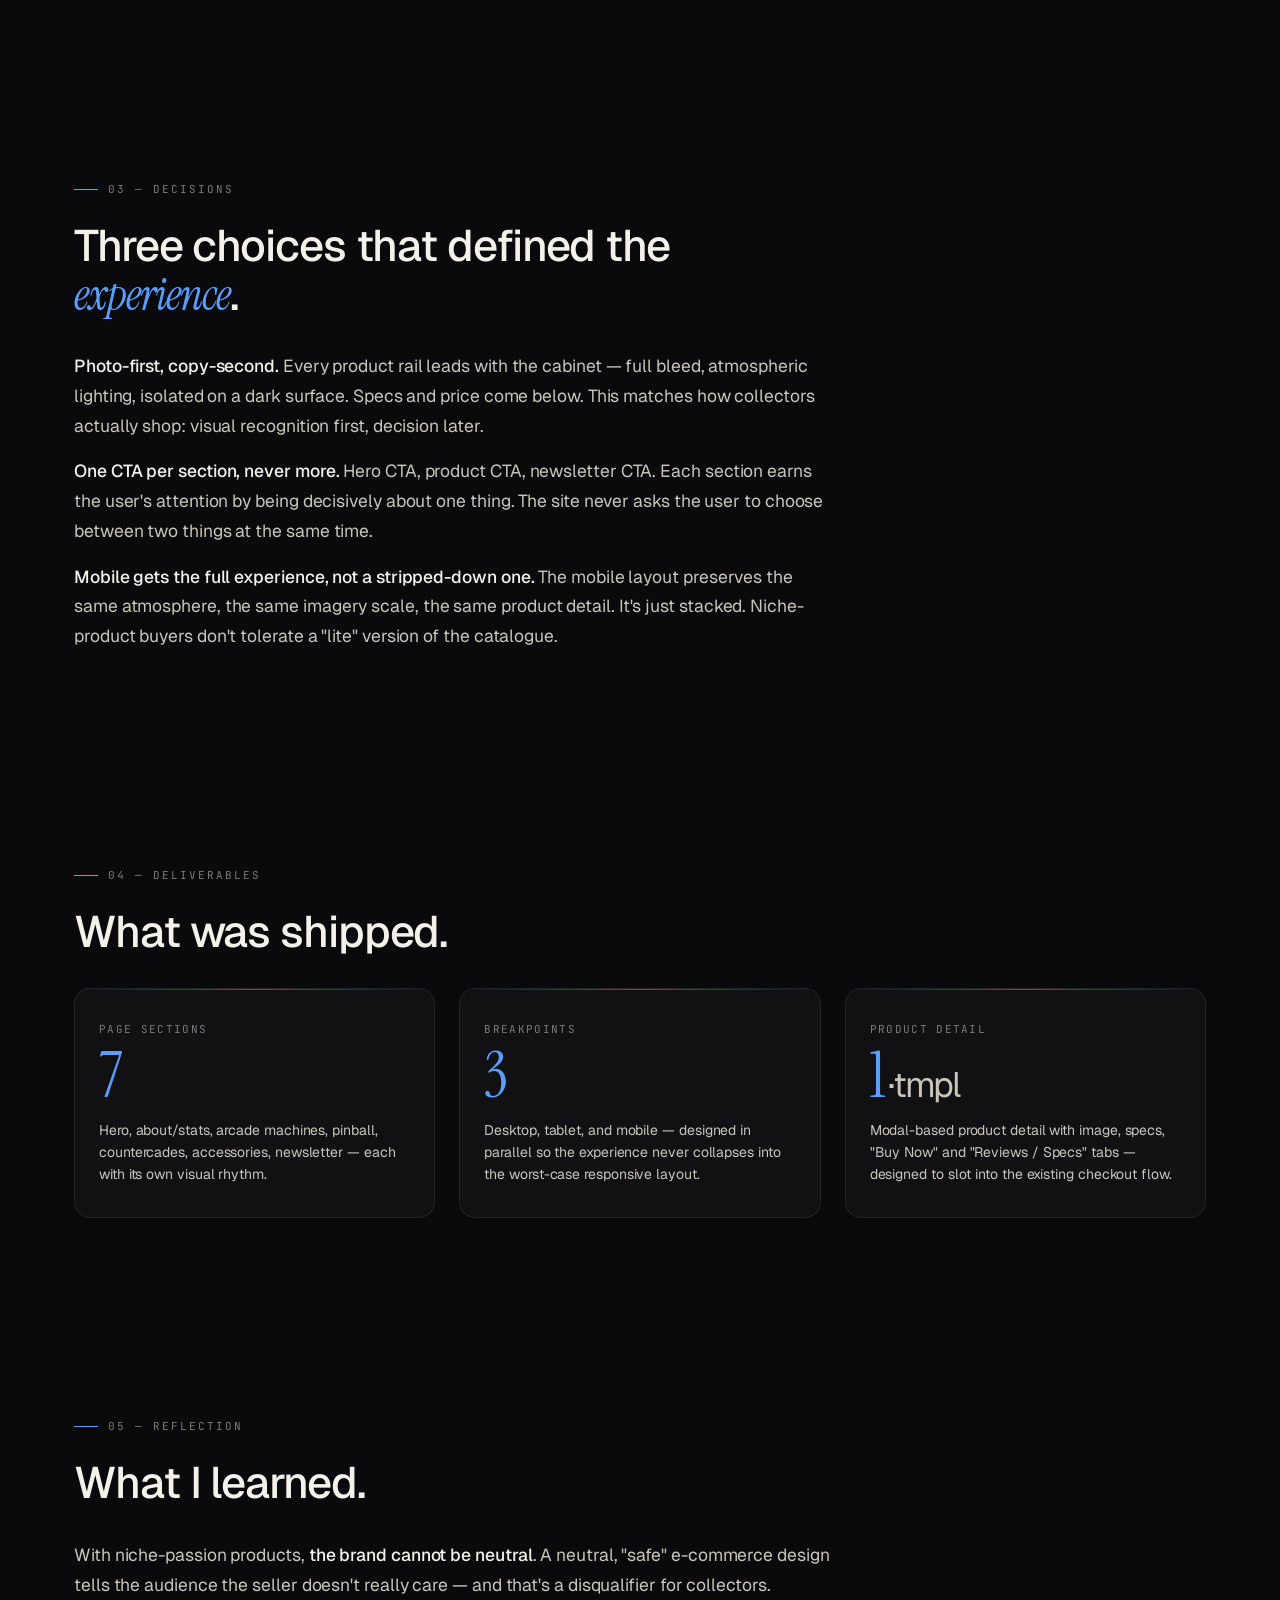
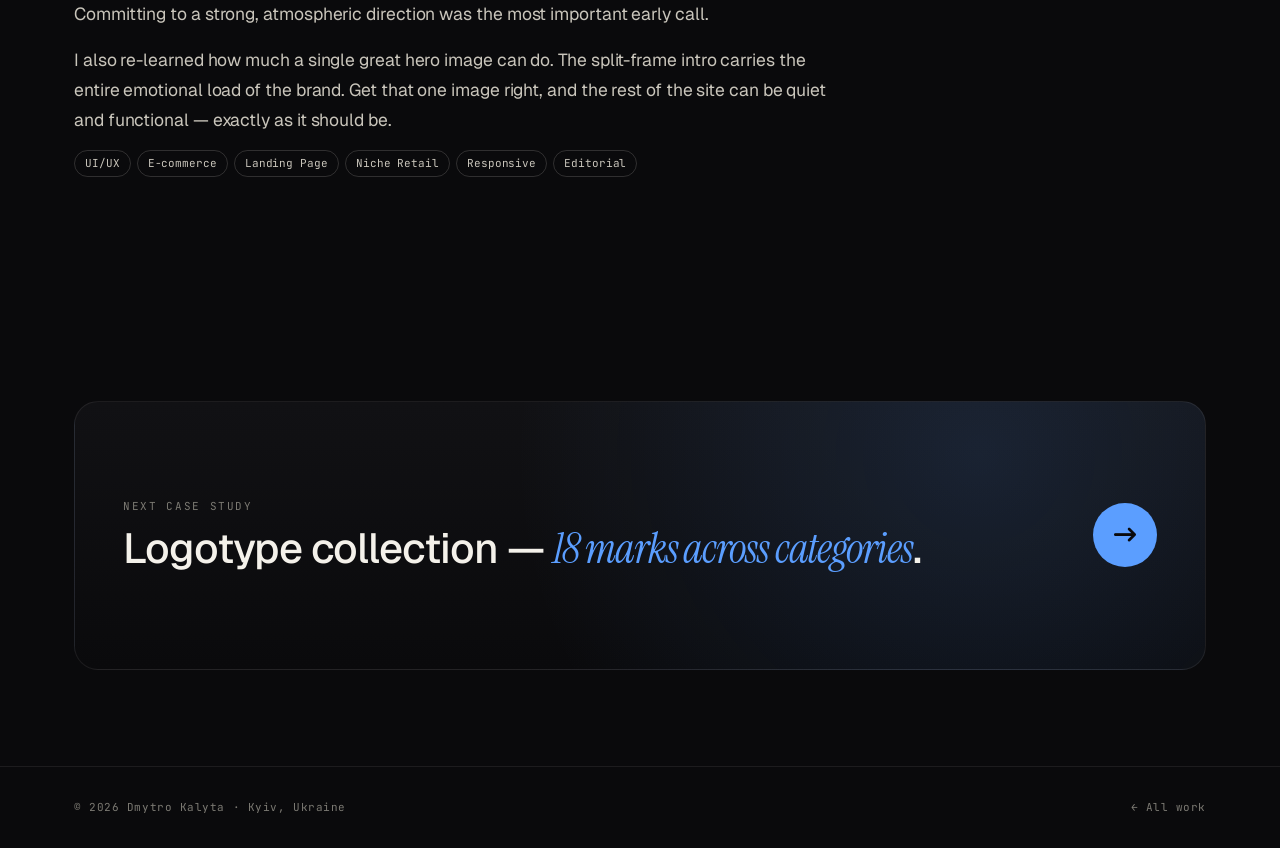
==== commit 0269acdf: "Add files via upload" ====
--- a/projects/arcade.html
+++ b/projects/arcade.html
@@ -61,7 +61,7 @@
     </div>
 
     <div class="case-showcase reveal visible delay-3" style="margin-top: var(--space-7); margin-bottom: 0;">
-      <img src="../assets/arcade-thumb.png" alt="Arcade Machine Shop landing — intro hero with Mortal Kombat character" loading="lazy" />
+      <img src="../assets/arcade-thumb.webp" alt="Arcade Machine Shop landing — intro hero with Mortal Kombat character" loading="lazy" / decoding="async" width="1050" height="768" />
     </div>
   </div>
 </header>
@@ -93,7 +93,7 @@
 <section class="section" style="padding-top: 0;">
   <div class="container">
     <div class="case-showcase reveal">
-      <img src="../assets/arcade-case.png" alt="Arcade Machine Shop landing — full responsive layout including desktop and mobile" loading="lazy" />
+      <img src="../assets/arcade-case.webp" alt="Arcade Machine Shop landing — full responsive layout including desktop and mobile" loading="lazy" / decoding="async" width="1050" height="7297" />
     </div>
   </div>
 </section>
